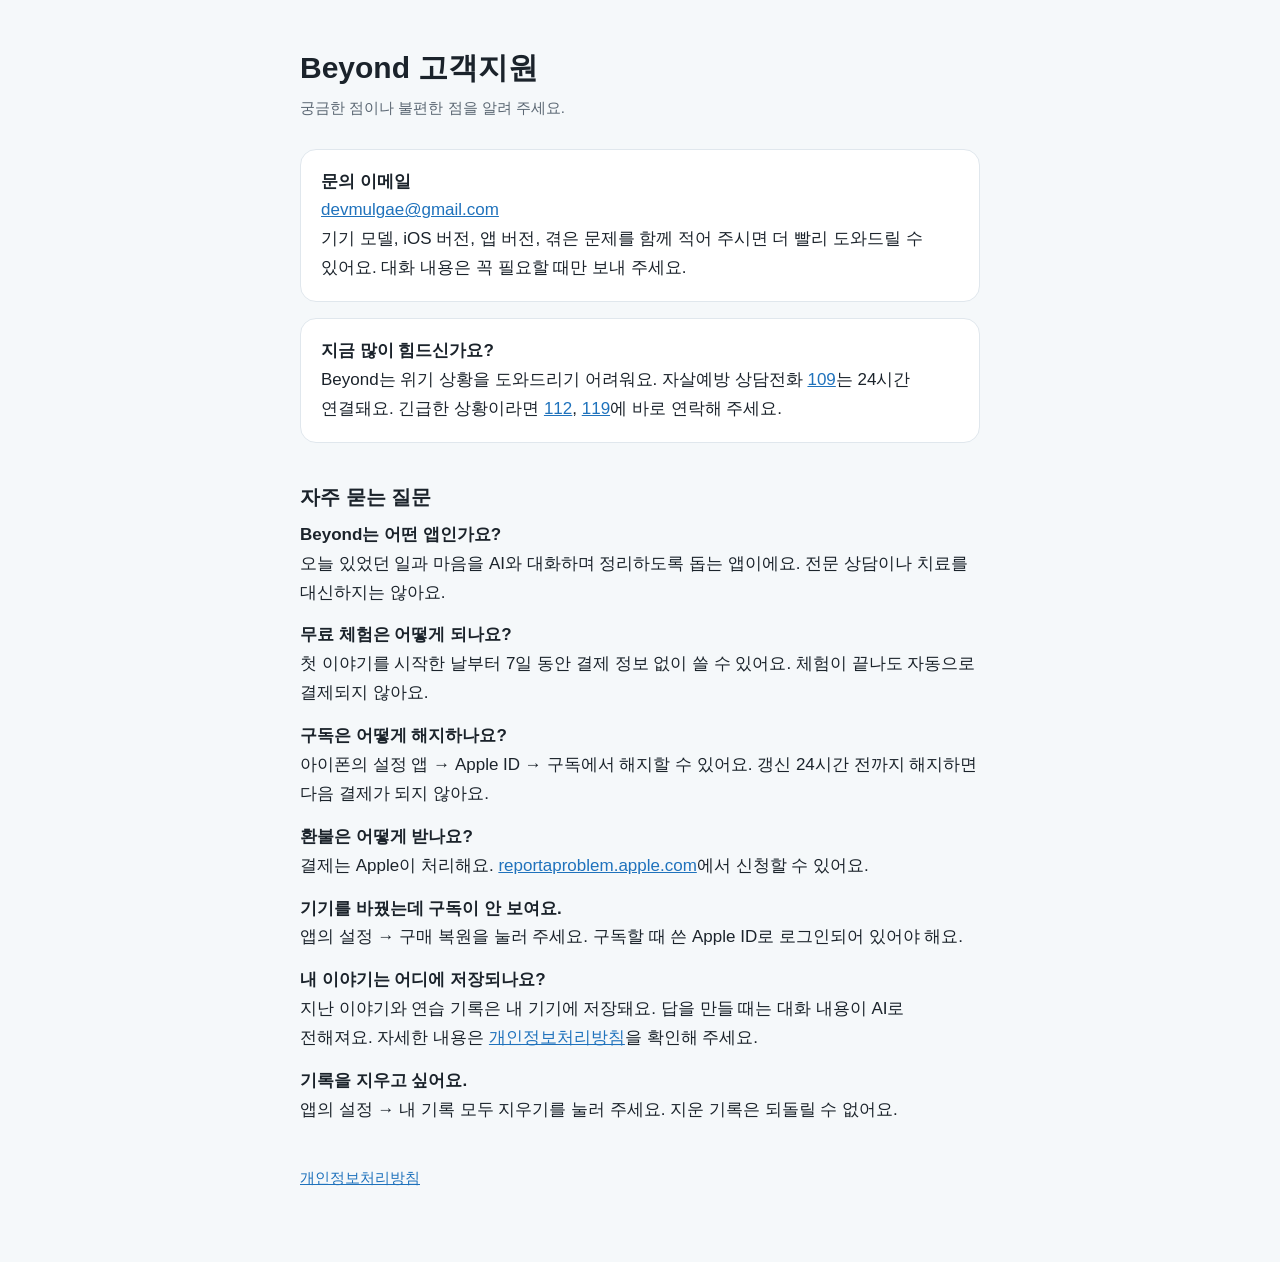
==== support/index.html @ 3f78236b "docs: Beyond 개인정보처리방침과 고객지원 페이지 추가 Co-Authored-By: Claude Opus 5.5 <noreply@anthropic.com>" ====
<!doctype html>
<html lang="ko">
<head>
<meta charset="utf-8">
<meta name="viewport" content="width=device-width, initial-scale=1">
<title>Beyond 고객지원</title>
<link rel="stylesheet" href="../style.css">
</head>
<body>
<main>
<h1>Beyond 고객지원</h1>
<p class="meta">궁금한 점이나 불편한 점을 알려 주세요.</p>

<div class="card">
<strong>문의 이메일</strong><br>
<a href="mailto:devmulgae@gmail.com">devmulgae@gmail.com</a><br>
기기 모델, iOS 버전, 앱 버전, 겪은 문제를 함께 적어 주시면 더 빨리 도와드릴 수 있어요. 대화 내용은 꼭 필요할 때만 보내 주세요.
</div>

<div class="card">
<strong>지금 많이 힘드신가요?</strong><br>
Beyond는 위기 상황을 도와드리기 어려워요. 자살예방 상담전화 <a href="tel:109">109</a>는 24시간 연결돼요. 긴급한 상황이라면 <a href="tel:112">112</a>, <a href="tel:119">119</a>에 바로 연락해 주세요.
</div>

<h2>자주 묻는 질문</h2>

<p><strong>Beyond는 어떤 앱인가요?</strong><br>
오늘 있었던 일과 마음을 AI와 대화하며 정리하도록 돕는 앱이에요. 전문 상담이나 치료를 대신하지는 않아요.</p>

<p><strong>무료 체험은 어떻게 되나요?</strong><br>
첫 이야기를 시작한 날부터 7일 동안 결제 정보 없이 쓸 수 있어요. 체험이 끝나도 자동으로 결제되지 않아요.</p>

<p><strong>구독은 어떻게 해지하나요?</strong><br>
아이폰의 설정 앱 → Apple ID → 구독에서 해지할 수 있어요. 갱신 24시간 전까지 해지하면 다음 결제가 되지 않아요.</p>

<p><strong>환불은 어떻게 받나요?</strong><br>
결제는 Apple이 처리해요. <a href="https://reportaproblem.apple.com">reportaproblem.apple.com</a>에서 신청할 수 있어요.</p>

<p><strong>기기를 바꿨는데 구독이 안 보여요.</strong><br>
앱의 설정 → 구매 복원을 눌러 주세요. 구독할 때 쓴 Apple ID로 로그인되어 있어야 해요.</p>

<p><strong>내 이야기는 어디에 저장되나요?</strong><br>
지난 이야기와 연습 기록은 내 기기에 저장돼요. 답을 만들 때는 대화 내용이 AI로 전해져요. 자세한 내용은 <a href="../privacy/">개인정보처리방침</a>을 확인해 주세요.</p>

<p><strong>기록을 지우고 싶어요.</strong><br>
앱의 설정 → 내 기록 모두 지우기를 눌러 주세요. 지운 기록은 되돌릴 수 없어요.</p>

<nav><a href="../privacy/">개인정보처리방침</a></nav>
</main>
</body>
</html>
---- style.css ----
:root {
  color-scheme: light dark;
  --canvas: #f5f8fa;
  --surface: #ffffff;
  --text: #1b232b;
  --muted: #5b6773;
  --accent: #1f72bc;
  --border: #e0e7ed;
}
@media (prefers-color-scheme: dark) {
  :root {
    --canvas: #12181e;
    --surface: #1b232b;
    --text: #f1f5f8;
    --muted: #a9b5c0;
    --accent: #7dbbf0;
    --border: #2d3843;
  }
}
* { box-sizing: border-box; }
body {
  margin: 0;
  background: var(--canvas);
  color: var(--text);
  font-family: -apple-system, BlinkMacSystemFont, "Apple SD Gothic Neo", "Noto Sans KR", sans-serif;
  font-size: 17px;
  line-height: 1.7;
  word-break: keep-all;
  overflow-wrap: anywhere;
}
main { max-width: 720px; margin: 0 auto; padding: 48px 20px 72px; }
h1 { font-size: 30px; line-height: 1.3; margin: 0 0 8px; }
h2 { font-size: 20px; line-height: 1.4; margin: 40px 0 10px; }
p, ul { margin: 0 0 14px; }
ul { padding-left: 22px; }
a { color: var(--accent); }
.meta { color: var(--muted); font-size: 15px; margin-bottom: 28px; }
.card {
  background: var(--surface);
  border: 1px solid var(--border);
  border-radius: 16px;
  padding: 18px 20px;
  margin: 16px 0;
}
.table { overflow-x: auto; }
table { width: 100%; min-width: 480px; border-collapse: collapse; font-size: 15px; }
th, td { border: 1px solid var(--border); padding: 10px 12px; text-align: left; vertical-align: top; }
th { background: var(--surface); }
nav { margin-top: 40px; color: var(--muted); font-size: 15px; }
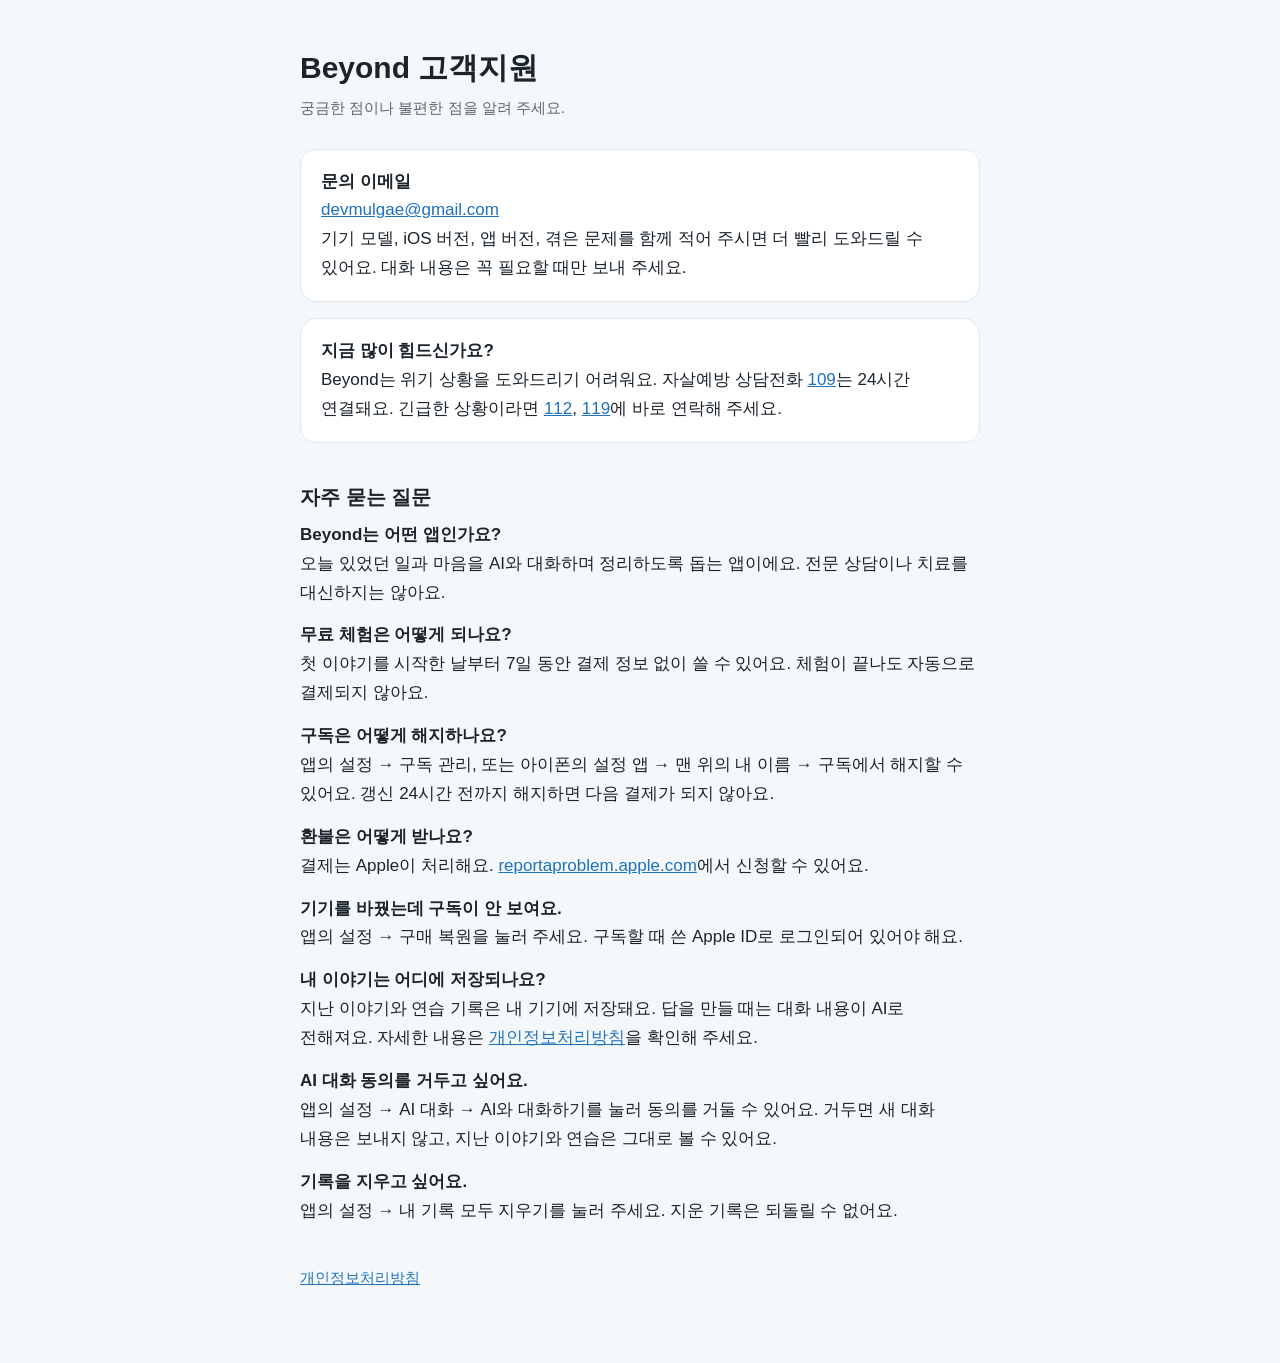
==== commit 98e55072: "docs: 개인정보처리방침에 BizRouter·Firebase·GA4 내용을 반영하고 고객지원 FAQ를 보강함 Co-Authored-By: Claude Opus 5.5 <norep" ====
--- a/support/index.html
+++ b/support/index.html
@@ -31,7 +31,7 @@
 첫 이야기를 시작한 날부터 7일 동안 결제 정보 없이 쓸 수 있어요. 체험이 끝나도 자동으로 결제되지 않아요.</p>
 
 <p><strong>구독은 어떻게 해지하나요?</strong><br>
-아이폰의 설정 앱 → Apple ID → 구독에서 해지할 수 있어요. 갱신 24시간 전까지 해지하면 다음 결제가 되지 않아요.</p>
+앱의 설정 → 구독 관리, 또는 아이폰의 설정 앱 → 맨 위의 내 이름 → 구독에서 해지할 수 있어요. 갱신 24시간 전까지 해지하면 다음 결제가 되지 않아요.</p>
 
 <p><strong>환불은 어떻게 받나요?</strong><br>
 결제는 Apple이 처리해요. <a href="https://reportaproblem.apple.com">reportaproblem.apple.com</a>에서 신청할 수 있어요.</p>
@@ -42,6 +42,9 @@
 <p><strong>내 이야기는 어디에 저장되나요?</strong><br>
 지난 이야기와 연습 기록은 내 기기에 저장돼요. 답을 만들 때는 대화 내용이 AI로 전해져요. 자세한 내용은 <a href="../privacy/">개인정보처리방침</a>을 확인해 주세요.</p>
 
+<p><strong>AI 대화 동의를 거두고 싶어요.</strong><br>
+앱의 설정 → AI 대화 → AI와 대화하기를 눌러 동의를 거둘 수 있어요. 거두면 새 대화 내용은 보내지 않고, 지난 이야기와 연습은 그대로 볼 수 있어요.</p>
+
 <p><strong>기록을 지우고 싶어요.</strong><br>
 앱의 설정 → 내 기록 모두 지우기를 눌러 주세요. 지운 기록은 되돌릴 수 없어요.</p>
 
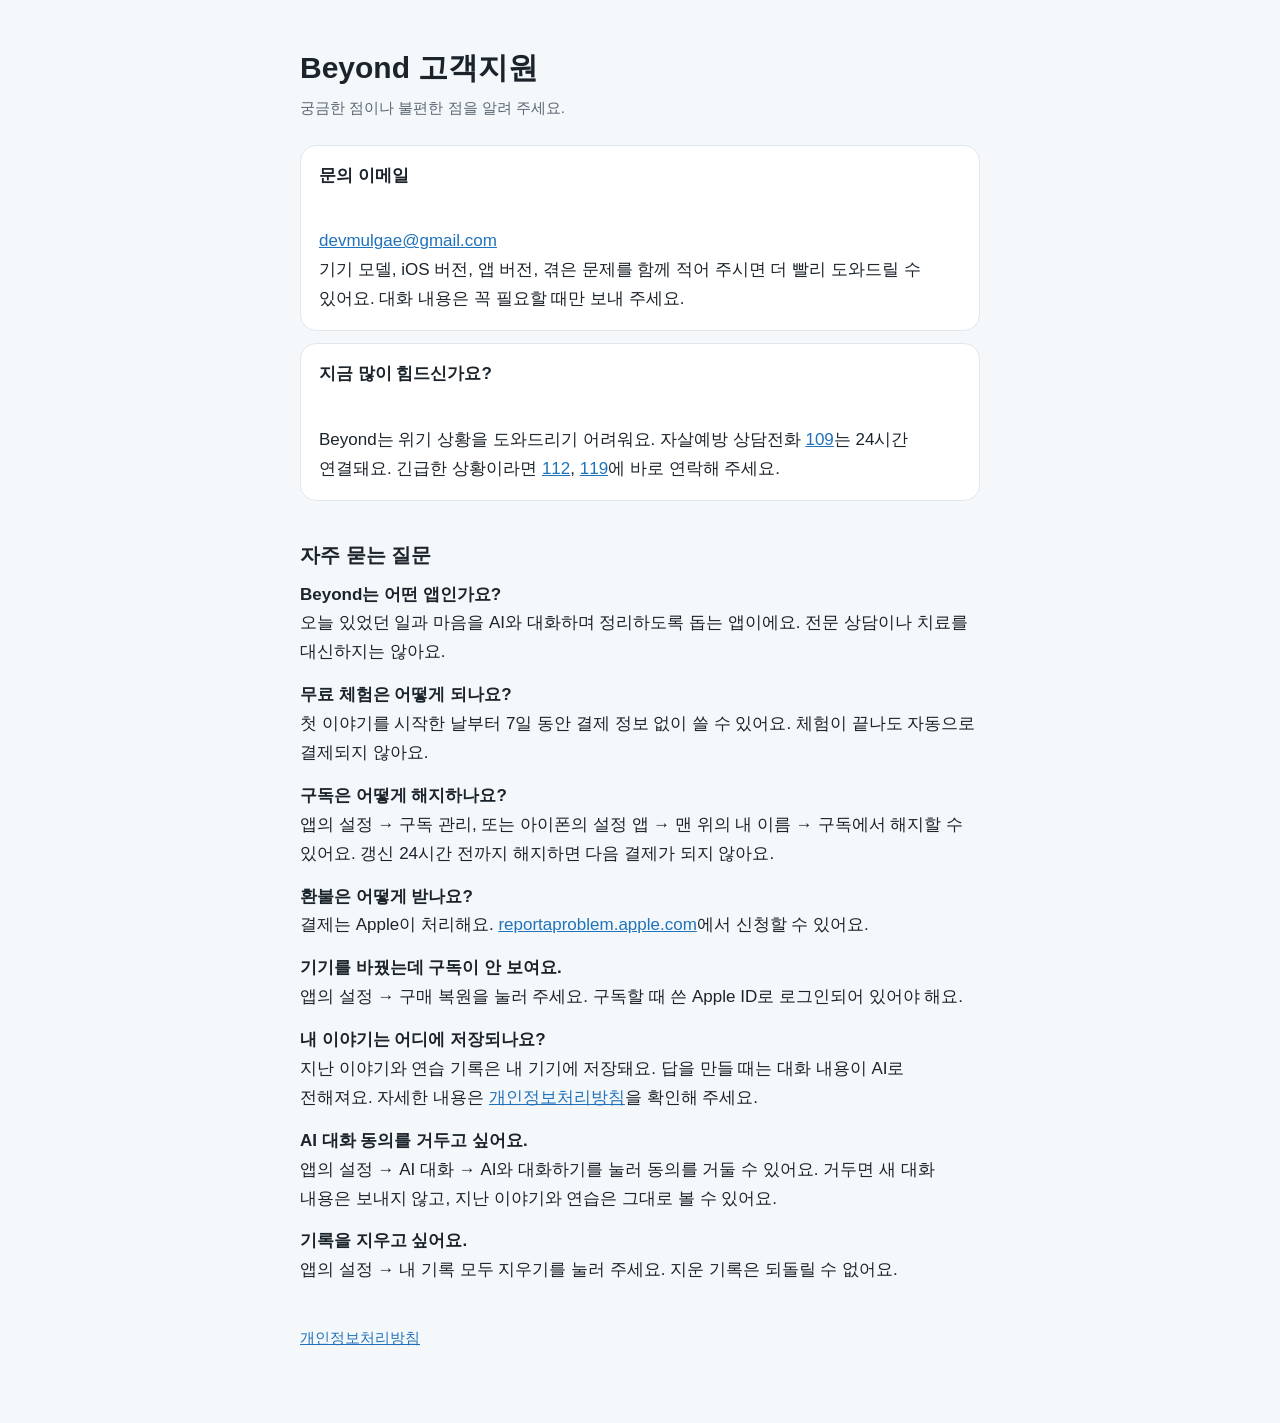
==== commit 27259774: "docs: 개인정보처리방침을 현재 처리 방식에 맞추고 모바일 화면을 개선함 - 전송 항목, 서버 접속 기록과 보관 위치, 기록 삭제 범위, 동의 시점을 바로잡음 - Anthropi" ====
--- a/support/index.html
+++ b/support/index.html
@@ -48,7 +48,7 @@
 <p><strong>기록을 지우고 싶어요.</strong><br>
 앱의 설정 → 내 기록 모두 지우기를 눌러 주세요. 지운 기록은 되돌릴 수 없어요.</p>
 
-<nav><a href="../privacy/">개인정보처리방침</a></nav>
+<nav class="footer"><a href="../privacy/">개인정보처리방침</a></nav>
 </main>
 </body>
 </html>
--- a/style.css
+++ b/style.css
@@ -18,32 +18,56 @@
   }
 }
 * { box-sizing: border-box; }
+html { -webkit-text-size-adjust: 100%; text-size-adjust: 100%; scroll-behavior: smooth; }
 body {
   margin: 0;
   background: var(--canvas);
   color: var(--text);
   font-family: -apple-system, BlinkMacSystemFont, "Apple SD Gothic Neo", "Noto Sans KR", sans-serif;
-  font-size: 17px;
+  font-size: 16px;
   line-height: 1.7;
   word-break: keep-all;
   overflow-wrap: anywhere;
 }
-main { max-width: 720px; margin: 0 auto; padding: 48px 20px 72px; }
-h1 { font-size: 30px; line-height: 1.3; margin: 0 0 8px; }
-h2 { font-size: 20px; line-height: 1.4; margin: 40px 0 10px; }
-p, ul { margin: 0 0 14px; }
-ul { padding-left: 22px; }
+main {
+  max-width: 720px;
+  margin: 0 auto;
+  padding: 32px max(20px, env(safe-area-inset-right)) calc(56px + env(safe-area-inset-bottom)) max(20px, env(safe-area-inset-left));
+}
+h1 { font-size: 26px; line-height: 1.3; margin: 0 0 8px; }
+h2 { font-size: 20px; line-height: 1.4; margin: 40px 0 12px; scroll-margin-top: 16px; }
+h3 { font-size: 16px; line-height: 1.45; margin: 0 0 10px; }
+h3.group { color: var(--muted); font-size: 15px; margin: 24px 0 6px; }
+p, ul, ol { margin: 0 0 14px; }
+ul, ol { padding-left: 22px; }
+li + li { margin-top: 4px; }
 a { color: var(--accent); }
-.meta { color: var(--muted); font-size: 15px; margin-bottom: 28px; }
-.card {
+.meta { color: var(--muted); font-size: 15px; margin-bottom: 24px; }
+.card, .item {
   background: var(--surface);
   border: 1px solid var(--border);
   border-radius: 16px;
-  padding: 18px 20px;
-  margin: 16px 0;
+  padding: 16px 18px;
+  margin: 12px 0;
 }
-.table { overflow-x: auto; }
-table { width: 100%; min-width: 480px; border-collapse: collapse; font-size: 15px; }
-th, td { border: 1px solid var(--border); padding: 10px 12px; text-align: left; vertical-align: top; }
-th { background: var(--surface); }
-nav { margin-top: 40px; color: var(--muted); font-size: 15px; }
+.card > :last-child, .item > :last-child, .card ul:last-child { margin-bottom: 0; }
+.card > strong { display: block; margin-bottom: 8px; }
+.toc { margin: 20px 0 8px; font-size: 15px; }
+.toc > strong { display: block; color: var(--muted); margin-bottom: 4px; }
+.toc ol { margin: 0; padding-left: 26px; }
+.toc li { margin-top: 0; }
+.toc a { display: block; padding: 5px 0; text-decoration: none; }
+dl { margin: 0; }
+dl > div { padding: 10px 0; border-top: 1px solid var(--border); }
+dl > div:first-child { padding-top: 0; border-top: 0; }
+dl > div:last-child { padding-bottom: 0; }
+dt { color: var(--muted); font-size: 14px; font-weight: 600; line-height: 1.5; margin-bottom: 2px; }
+dd { margin: 0; font-size: 15px; line-height: 1.65; }
+@media (min-width: 640px) {
+  body { font-size: 17px; }
+  main { padding-top: 48px; padding-bottom: 72px; }
+  h1 { font-size: 30px; }
+  dl > div { display: grid; grid-template-columns: 112px 1fr; column-gap: 16px; }
+  dt { margin-bottom: 0; line-height: 1.65; }
+}
+nav.footer { margin-top: 40px; color: var(--muted); font-size: 15px; }
